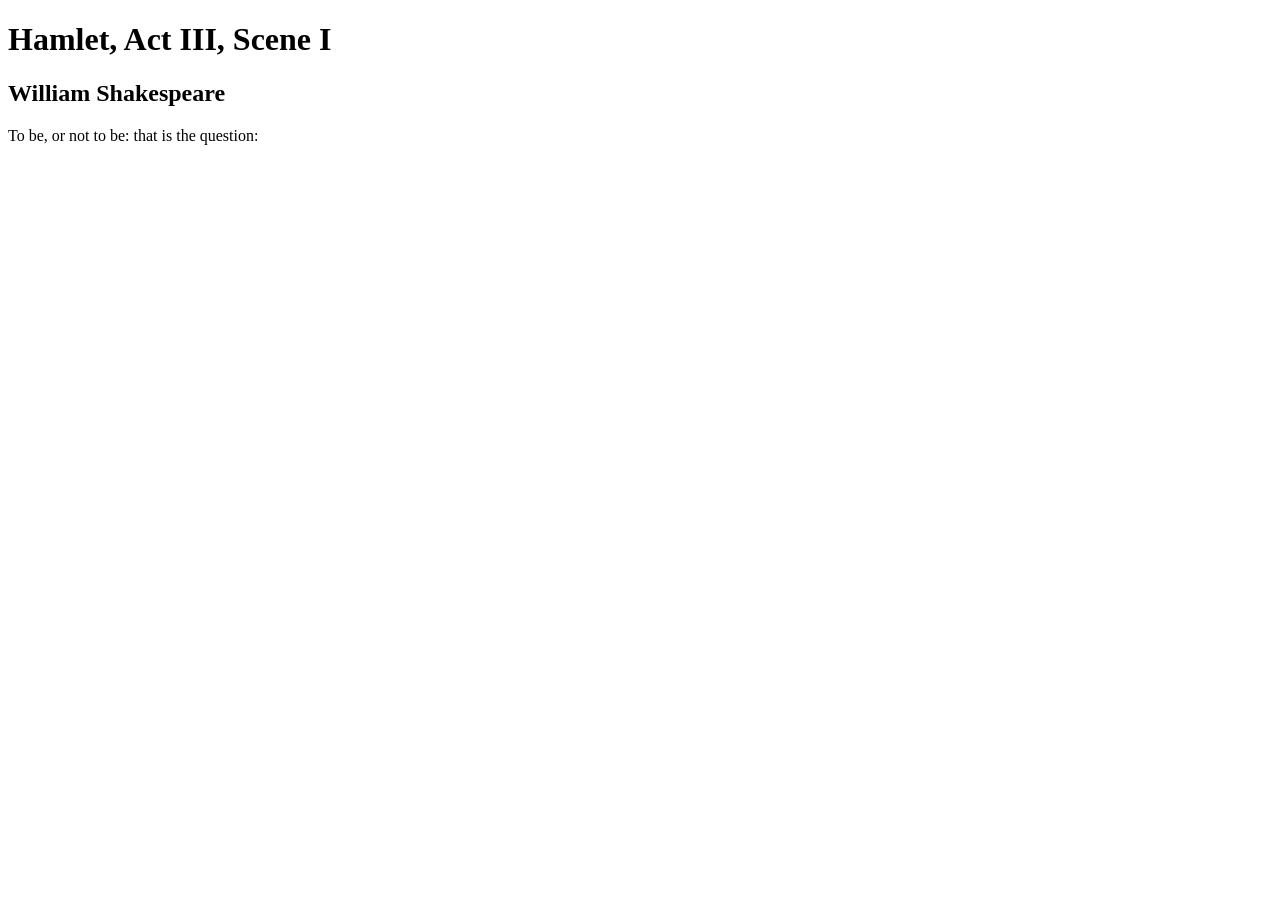
==== index.html @ 102a4769 "Add initial HTML structure for Hamlet play" ====
<!DOCTYPE html>
<html lang="en">
<head>
    <meta charset="UTF-8">
    <meta name="viewport" content="width=device-width, initial-scale=1.0">
    <title>Hamlet - William Shakespeare</title>
    <link rel="stylesheet" href="style.css">
</head>
<body>

    <h1>Hamlet, Act III, Scene I</h1>
    <h2>William Shakespeare</h2>

    <p>To be, or not to be: that is the question:</p>

</body>
</html>
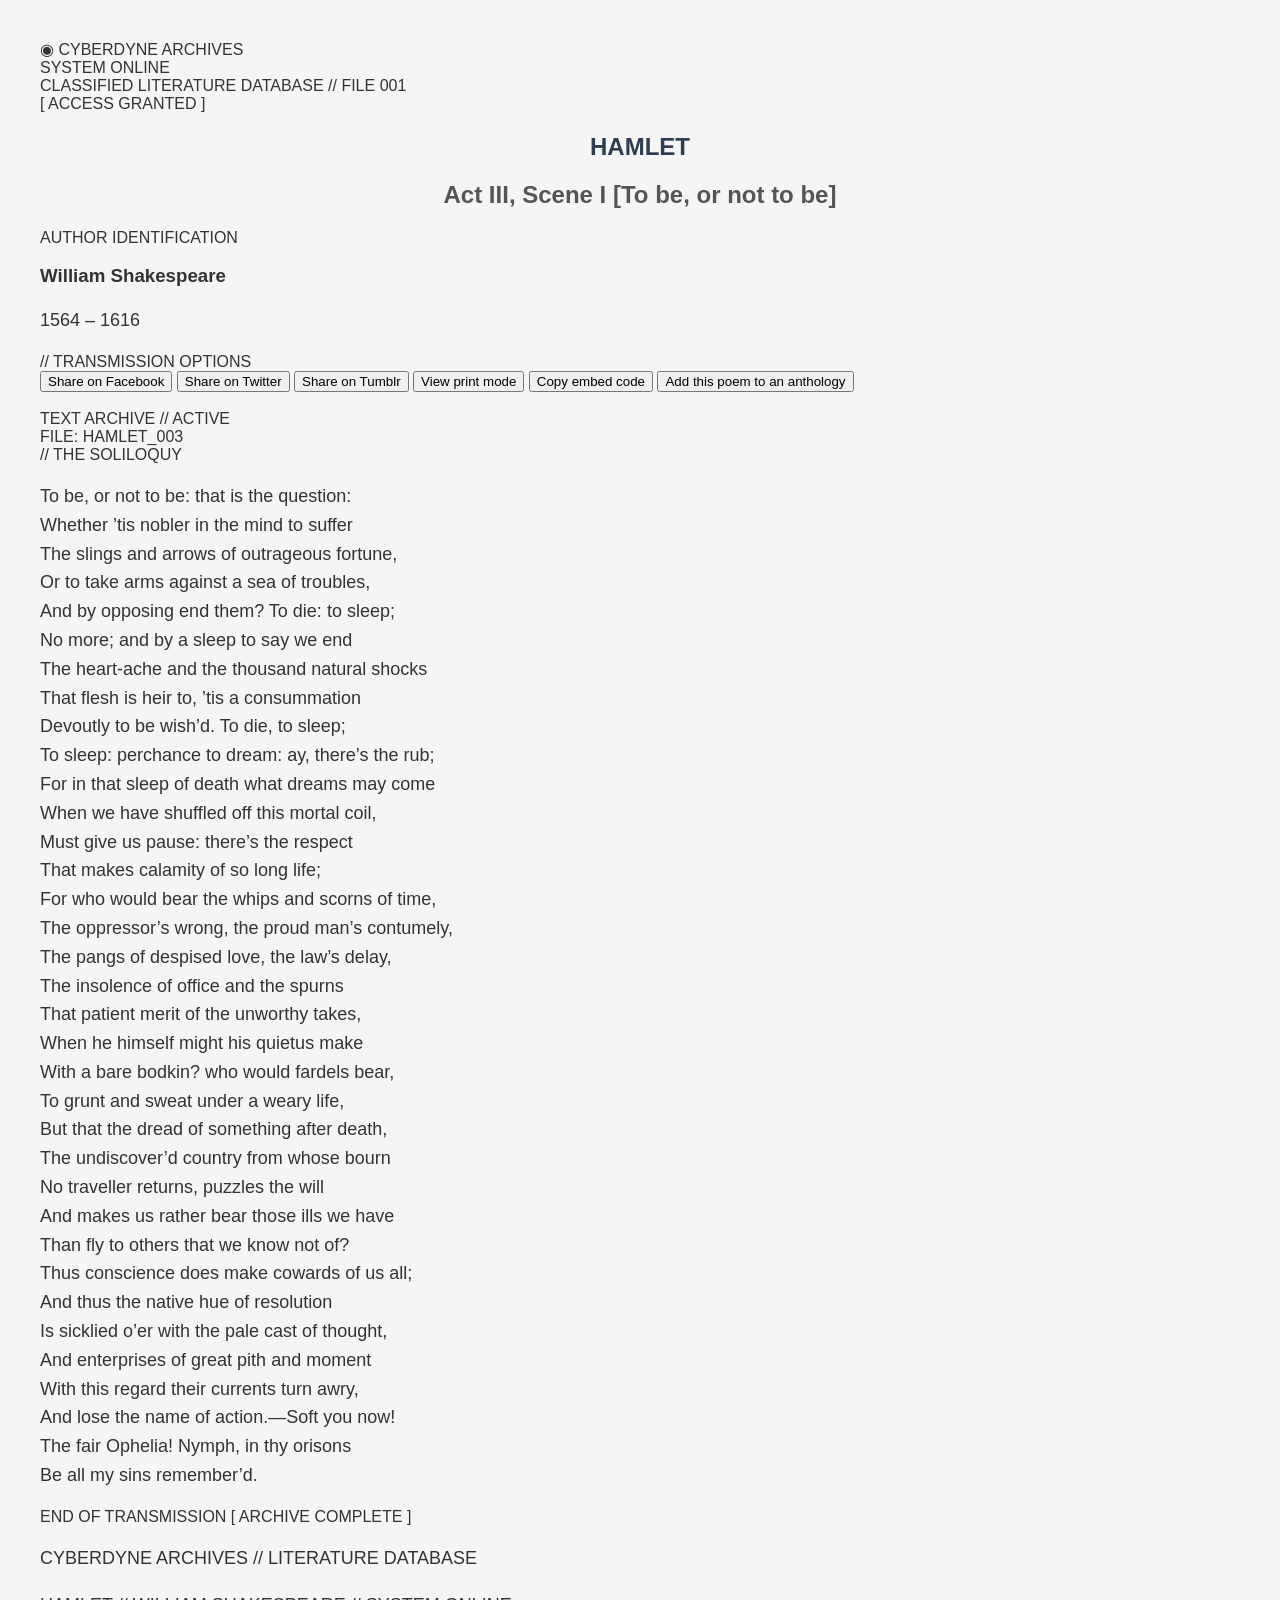
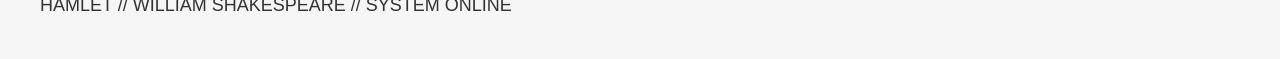
==== commit 8a6029a9: "Update title and structure of index.html" ====
--- a/index.html
+++ b/index.html
@@ -1,17 +1,314 @@
 <!DOCTYPE html>
 <html lang="en">
+
 <head>
     <meta charset="UTF-8">
     <meta name="viewport" content="width=device-width, initial-scale=1.0">
-    <title>Hamlet - William Shakespeare</title>
+
+    <title>Hamlet | Cyberdyne Archives</title>
+
     <link rel="stylesheet" href="style.css">
 </head>
+
 <body>
 
-    <h1>Hamlet, Act III, Scene I</h1>
-    <h2>William Shakespeare</h2>
-
-    <p>To be, or not to be: that is the question:</p>
+    <!-- SYSTEM HEADER -->
+
+    <header class="system-header">
+
+        <div class="logo">
+            <span class="logo-icon">◉</span>
+            CYBERDYNE ARCHIVES
+        </div>
+
+        <div class="system-status">
+            <span class="status-dot"></span>
+            SYSTEM ONLINE
+        </div>
+
+    </header>
+
+
+    <!-- MAIN CONTENT -->
+
+    <main class="container">
+
+        <div class="system-label">
+            CLASSIFIED LITERATURE DATABASE // FILE 001
+        </div>
+
+
+        <!-- TITLE SECTION -->
+
+        <section class="title-section">
+
+            <div class="access-label">
+                [ ACCESS GRANTED ]
+            </div>
+
+            <h1>HAMLET</h1>
+
+            <h2>
+                Act III, Scene I
+                <span>[To be, or not to be]</span>
+            </h2>
+
+            <div class="red-line"></div>
+
+            <div class="author-section">
+
+                <div class="author-label">
+                    AUTHOR IDENTIFICATION
+                </div>
+
+                <h3>William Shakespeare</h3>
+
+                <p class="author-dates">
+                    1564 – 1616
+                </p>
+
+            </div>
+
+        </section>
+
+
+        <!-- SHARING OPTIONS -->
+
+        <section class="share-section">
+
+            <div class="section-label">
+                // TRANSMISSION OPTIONS
+            </div>
+
+            <div class="share-buttons">
+
+                <button onclick="sharePage('facebook')">
+                    Share on Facebook
+                </button>
+
+                <button onclick="sharePage('twitter')">
+                    Share on Twitter
+                </button>
+
+                <button onclick="sharePage('tumblr')">
+                    Share on Tumblr
+                </button>
+
+                <button onclick="window.print()">
+                    View print mode
+                </button>
+
+                <button onclick="copyEmbedCode()">
+                    Copy embed code
+                </button>
+
+                <button onclick="addToAnthology()">
+                    Add this poem to an anthology
+                </button>
+
+            </div>
+
+            <p id="action-status" class="action-status" role="status"></p>
+
+        </section>
+
+
+        <!-- POEM -->
+
+        <article class="poem-container">
+
+            <div class="poem-header">
+
+                <div class="poem-header-left">
+                    <span class="status-dot"></span>
+                    TEXT ARCHIVE // ACTIVE
+                </div>
+
+                <div class="poem-header-right">
+                    FILE: HAMLET_003
+                </div>
+
+            </div>
+
+
+            <div class="poem-content">
+
+                <div class="poem-title">
+                    // THE SOLILOQUY
+                </div>
+
+                <p class="poem">
+
+                    To be, or not to be: that is the question:<br>
+                    Whether ’tis nobler in the mind to suffer<br>
+                    The slings and arrows of outrageous fortune,<br>
+                    Or to take arms against a sea of troubles,<br>
+                    And by opposing end them? To die: to sleep;<br>
+                    No more; and by a sleep to say we end<br>
+                    The heart-ache and the thousand natural shocks<br>
+                    That flesh is heir to, ’tis a consummation<br>
+                    Devoutly to be wish’d. To die, to sleep;<br>
+                    To sleep: perchance to dream: ay, there’s the rub;<br>
+                    For in that sleep of death what dreams may come<br>
+                    When we have shuffled off this mortal coil,<br>
+                    Must give us pause: there’s the respect<br>
+                    That makes calamity of so long life;<br>
+                    For who would bear the whips and scorns of time,<br>
+                    The oppressor’s wrong, the proud man’s contumely,<br>
+                    The pangs of despised love, the law’s delay,<br>
+                    The insolence of office and the spurns<br>
+                    That patient merit of the unworthy takes,<br>
+                    When he himself might his quietus make<br>
+                    With a bare bodkin? who would fardels bear,<br>
+                    To grunt and sweat under a weary life,<br>
+                    But that the dread of something after death,<br>
+                    The undiscover’d country from whose bourn<br>
+                    No traveller returns, puzzles the will<br>
+                    And makes us rather bear those ills we have<br>
+                    Than fly to others that we know not of?<br>
+                    Thus conscience does make cowards of us all;<br>
+                    And thus the native hue of resolution<br>
+                    Is sicklied o’er with the pale cast of thought,<br>
+                    And enterprises of great pith and moment<br>
+                    With this regard their currents turn awry,<br>
+                    And lose the name of action.—Soft you now!<br>
+                    The fair Ophelia! Nymph, in thy orisons<br>
+                    Be all my sins remember’d.
+
+                </p>
+
+            </div>
+
+
+            <div class="poem-footer">
+
+                <span>
+                    END OF TRANSMISSION
+                </span>
+
+                <span>
+                    [ ARCHIVE COMPLETE ]
+                </span>
+
+            </div>
+
+        </article>
+
+    </main>
+
+
+    <!-- WEBSITE FOOTER -->
+
+    <footer>
+
+        <div class="footer-line"></div>
+
+        <p>
+            CYBERDYNE ARCHIVES // LITERATURE DATABASE
+        </p>
+
+        <p class="footer-small">
+            HAMLET // WILLIAM SHAKESPEARE // SYSTEM ONLINE
+        </p>
+
+    </footer>
+
+
+    <!-- BUTTON FUNCTIONALITY -->
+
+    <script>
+
+        function sharePage(platform) {
+
+            const pageURL = encodeURIComponent(window.location.href);
+            const title = encodeURIComponent(
+                "Hamlet, Act III, Scene I - William Shakespeare"
+            );
+
+            let shareURL = "";
+
+            if (platform === "facebook") {
+                shareURL =
+                    "https://www.facebook.com/sharer/sharer.php?u=" +
+                    pageURL;
+            }
+
+            if (platform === "twitter") {
+                shareURL =
+                    "https://twitter.com/intent/tweet?url=" +
+                    pageURL +
+                    "&text=" +
+                    title;
+            }
+
+            if (platform === "tumblr") {
+                shareURL =
+                    "https://www.tumblr.com/widgets/share/tool?canonicalUrl=" +
+                    pageURL +
+                    "&title=" +
+                    title;
+            }
+
+            window.open(
+                shareURL,
+                "_blank",
+                "noopener,noreferrer"
+            );
+
+        }
+
+
+        async function copyEmbedCode() {
+
+            const pageURL = window.location.href;
+
+            const embedCode =
+                '<iframe src="' + pageURL +
+                '" width="800" height="600" ' +
+                'title="Hamlet - William Shakespeare"></iframe>';
+
+            try {
+
+                await navigator.clipboard.writeText(embedCode);
+
+                document.getElementById("action-status").textContent =
+                    "EMBED CODE COPIED TO CLIPBOARD";
+
+            } catch (error) {
+
+                window.prompt(
+                    "Copy the following embed code:",
+                    embedCode
+                );
+
+            }
+
+        }
+
+
+        function addToAnthology() {
+
+            try {
+
+                localStorage.setItem(
+                    "hamlet-anthology",
+                    "Hamlet, Act III, Scene I - William Shakespeare"
+                );
+
+                document.getElementById("action-status").textContent =
+                    "POEM SAVED TO LOCAL ANTHOLOGY";
+
+            } catch (error) {
+
+                document.getElementById("action-status").textContent =
+                    "LOCAL STORAGE IS UNAVAILABLE";
+
+            }
+
+        }
+
+    </script>
 
 </body>
+
 </html>
--- a/style.css
+++ b/style.css
@@ -0,0 +1,21 @@
+body {
+    font-family: Arial, sans-serif;
+    background-color: #f5f5f5;
+    color: #333333;
+    margin: 40px;
+}
+
+h1 {
+    color: #2c3e50;
+    text-align: center;
+}
+
+h2 {
+    color: #555555;
+    text-align: center;
+}
+
+p {
+    font-size: 18px;
+    line-height: 1.6;
+}
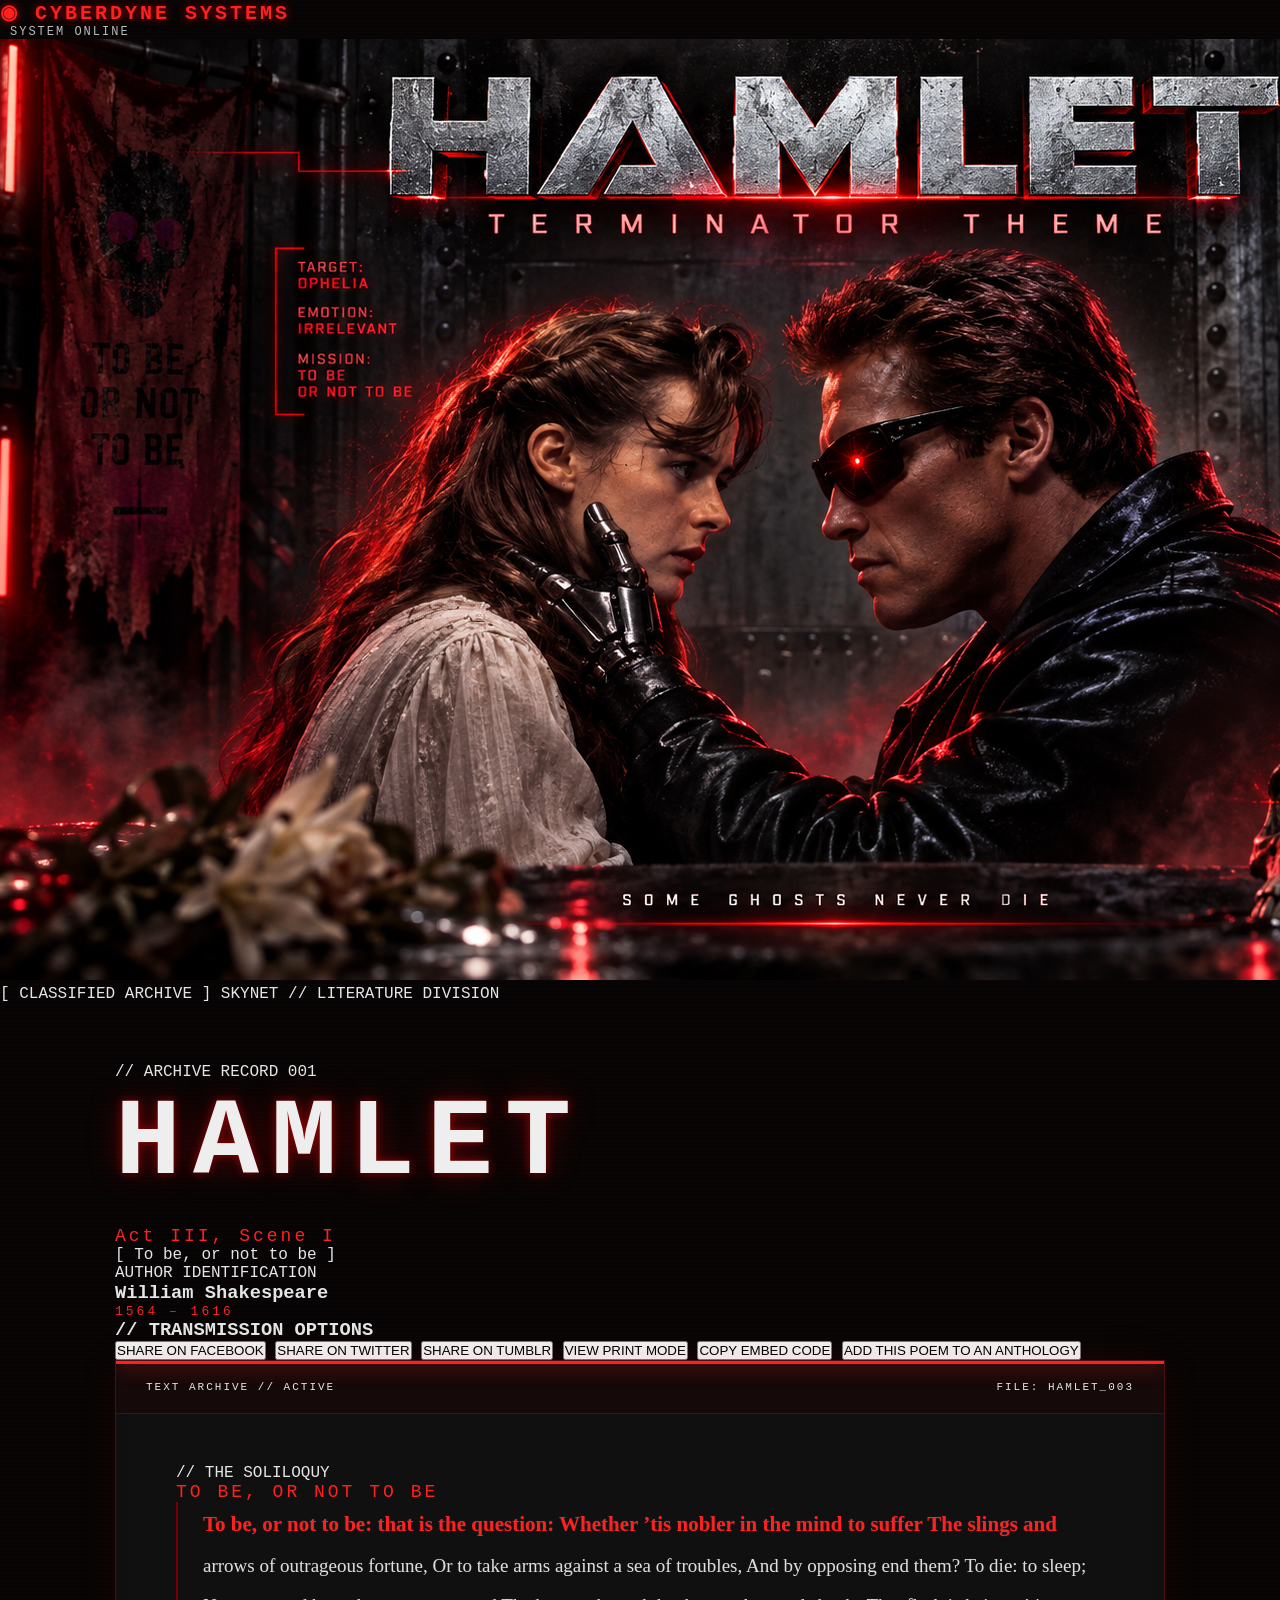
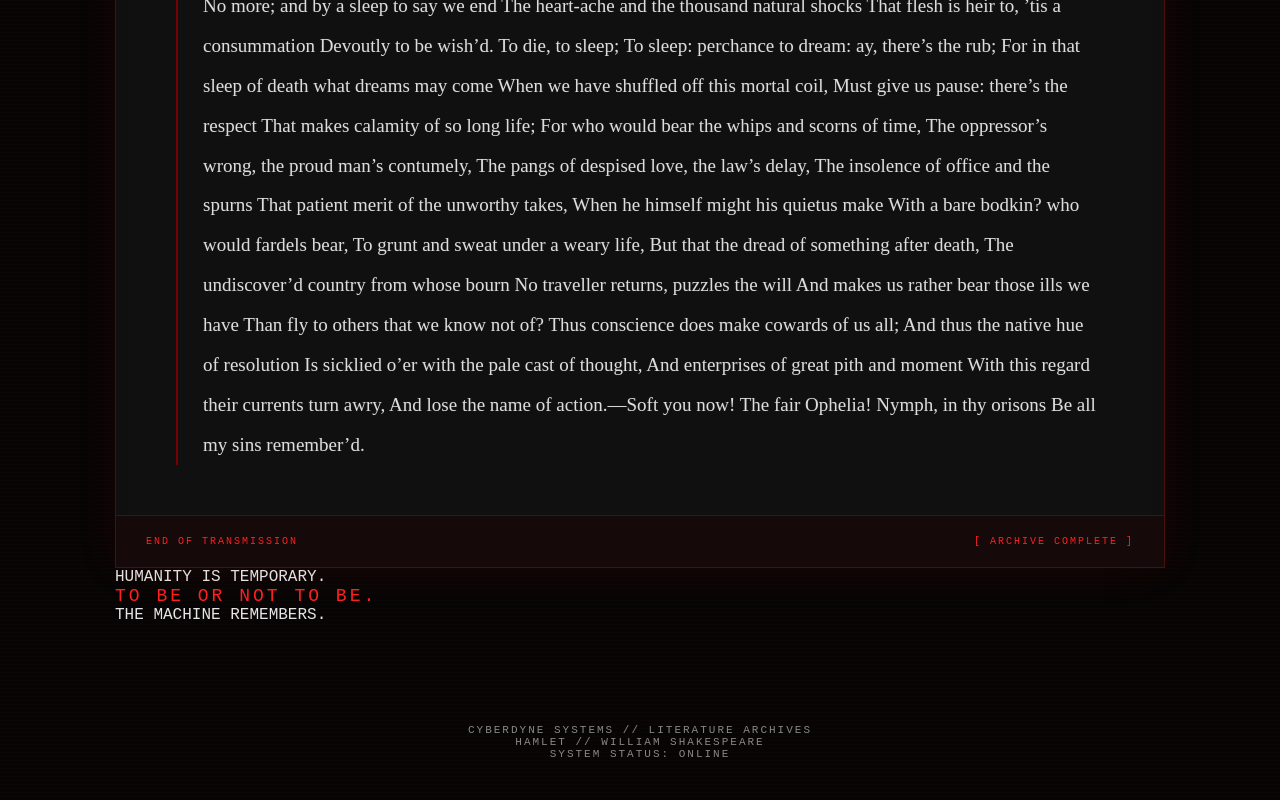
==== commit efc8dc05: "Revise index.html for Terminator-themed Hamlet" ====
--- a/index.html
+++ b/index.html
@@ -2,66 +2,104 @@
 <html lang="en">
 
 <head>
+
     <meta charset="UTF-8">
+
     <meta name="viewport" content="width=device-width, initial-scale=1.0">
 
-    <title>Hamlet | Cyberdyne Archives</title>
+    <title>HAMLET | TERMINATOR EDITION</title>
 
     <link rel="stylesheet" href="style.css">
+
 </head>
 
 <body>
 
-    <!-- SYSTEM HEADER -->
-
-    <header class="system-header">
+
+    <!-- ============================= -->
+    <!-- HEADER -->
+    <!-- ============================= -->
+
+    <header class="main-header">
 
         <div class="logo">
-            <span class="logo-icon">◉</span>
-            CYBERDYNE ARCHIVES
+            <span class="red-eye">◉</span>
+            CYBERDYNE SYSTEMS
         </div>
 
         <div class="system-status">
-            <span class="status-dot"></span>
+            <span class="status-light"></span>
             SYSTEM ONLINE
         </div>
 
     </header>
 
 
+    <!-- ============================= -->
+    <!-- HERO IMAGE -->
+    <!-- ============================= -->
+
+    <section class="hero">
+
+        <img
+            src="hamlet-terminator.png"
+            alt="Terminator-inspired Hamlet artwork featuring a futuristic Hamlet and Ophelia"
+            class="hero-image"
+        >
+
+        <div class="hero-bottom">
+
+            <span>
+                [ CLASSIFIED ARCHIVE ]
+            </span>
+
+            <span>
+                SKYNET // LITERATURE DIVISION
+            </span>
+
+        </div>
+
+    </section>
+
+
+    <!-- ============================= -->
     <!-- MAIN CONTENT -->
+    <!-- ============================= -->
 
     <main class="container">
 
-        <div class="system-label">
-            CLASSIFIED LITERATURE DATABASE // FILE 001
-        </div>
-
-
-        <!-- TITLE SECTION -->
-
-        <section class="title-section">
-
-            <div class="access-label">
-                [ ACCESS GRANTED ]
-            </div>
-
-            <h1>HAMLET</h1>
+
+        <!-- INTRODUCTION -->
+
+        <section class="introduction">
+
+            <p class="system-text">
+                // ARCHIVE RECORD 001
+            </p>
+
+            <h1>
+                HAMLET
+            </h1>
 
             <h2>
                 Act III, Scene I
-                <span>[To be, or not to be]</span>
             </h2>
 
-            <div class="red-line"></div>
-
-            <div class="author-section">
-
-                <div class="author-label">
+            <p class="subtitle">
+                [ To be, or not to be ]
+            </p>
+
+            <div class="red-divider"></div>
+
+            <div class="author-info">
+
+                <p class="system-text">
                     AUTHOR IDENTIFICATION
-                </div>
-
-                <h3>William Shakespeare</h3>
+                </p>
+
+                <h3>
+                    William Shakespeare
+                </h3>
 
                 <p class="author-dates">
                     1564 – 1616
@@ -72,110 +110,118 @@
         </section>
 
 
+        <!-- ============================= -->
         <!-- SHARING OPTIONS -->
-
-        <section class="share-section">
-
-            <div class="section-label">
+        <!-- ============================= -->
+
+        <section class="sharing">
+
+            <h3 class="section-heading">
                 // TRANSMISSION OPTIONS
+            </h3>
+
+            <div class="button-container">
+
+                <button onclick="sharePage('facebook')">
+                    SHARE ON FACEBOOK
+                </button>
+
+                <button onclick="sharePage('twitter')">
+                    SHARE ON TWITTER
+                </button>
+
+                <button onclick="sharePage('tumblr')">
+                    SHARE ON TUMBLR
+                </button>
+
+                <button onclick="window.print()">
+                    VIEW PRINT MODE
+                </button>
+
+                <button onclick="copyEmbedCode()">
+                    COPY EMBED CODE
+                </button>
+
+                <button onclick="addToAnthology()">
+                    ADD THIS POEM TO AN ANTHOLOGY
+                </button>
+
             </div>
 
-            <div class="share-buttons">
-
-                <button onclick="sharePage('facebook')">
-                    Share on Facebook
-                </button>
-
-                <button onclick="sharePage('twitter')">
-                    Share on Twitter
-                </button>
-
-                <button onclick="sharePage('tumblr')">
-                    Share on Tumblr
-                </button>
-
-                <button onclick="window.print()">
-                    View print mode
-                </button>
-
-                <button onclick="copyEmbedCode()">
-                    Copy embed code
-                </button>
-
-                <button onclick="addToAnthology()">
-                    Add this poem to an anthology
-                </button>
+            <p id="system-message" role="status"></p>
+
+        </section>
+
+
+        <!-- ============================= -->
+        <!-- HAMLET POEM -->
+        <!-- ============================= -->
+
+        <article class="poem-container">
+
+            <div class="poem-header">
+
+                <span>
+                    <span class="status-light"></span>
+                    TEXT ARCHIVE // ACTIVE
+                </span>
+
+                <span>
+                    FILE: HAMLET_003
+                </span>
 
             </div>
 
-            <p id="action-status" class="action-status" role="status"></p>
-
-        </section>
-
-
-        <!-- POEM -->
-
-        <article class="poem-container">
-
-            <div class="poem-header">
-
-                <div class="poem-header-left">
-                    <span class="status-dot"></span>
-                    TEXT ARCHIVE // ACTIVE
+
+            <div class="poem-content">
+
+                <p class="system-text">
+                    // THE SOLILOQUY
+                </p>
+
+                <h2 class="poem-heading">
+                    TO BE, OR NOT TO BE
+                </h2>
+
+                <div class="poem">
+
+                    <p class="verse">To be, or not to be: that is the question:
+Whether ’tis nobler in the mind to suffer
+The slings and arrows of outrageous fortune,
+Or to take arms against a sea of troubles,
+And by opposing end them? To die: to sleep;
+No more; and by a sleep to say we end
+The heart-ache and the thousand natural shocks
+That flesh is heir to, ’tis a consummation
+Devoutly to be wish’d. To die, to sleep;
+To sleep: perchance to dream: ay, there’s the rub;
+For in that sleep of death what dreams may come
+When we have shuffled off this mortal coil,
+Must give us pause: there’s the respect
+That makes calamity of so long life;
+For who would bear the whips and scorns of time,
+The oppressor’s wrong, the proud man’s contumely,
+The pangs of despised love, the law’s delay,
+The insolence of office and the spurns
+That patient merit of the unworthy takes,
+When he himself might his quietus make
+With a bare bodkin? who would fardels bear,
+To grunt and sweat under a weary life,
+But that the dread of something after death,
+The undiscover’d country from whose bourn
+No traveller returns, puzzles the will
+And makes us rather bear those ills we have
+Than fly to others that we know not of?
+Thus conscience does make cowards of us all;
+And thus the native hue of resolution
+Is sicklied o’er with the pale cast of thought,
+And enterprises of great pith and moment
+With this regard their currents turn awry,
+And lose the name of action.—Soft you now!
+The fair Ophelia! Nymph, in thy orisons
+Be all my sins remember’d.</p>
+
                 </div>
-
-                <div class="poem-header-right">
-                    FILE: HAMLET_003
-                </div>
-
-            </div>
-
-
-            <div class="poem-content">
-
-                <div class="poem-title">
-                    // THE SOLILOQUY
-                </div>
-
-                <p class="poem">
-
-                    To be, or not to be: that is the question:<br>
-                    Whether ’tis nobler in the mind to suffer<br>
-                    The slings and arrows of outrageous fortune,<br>
-                    Or to take arms against a sea of troubles,<br>
-                    And by opposing end them? To die: to sleep;<br>
-                    No more; and by a sleep to say we end<br>
-                    The heart-ache and the thousand natural shocks<br>
-                    That flesh is heir to, ’tis a consummation<br>
-                    Devoutly to be wish’d. To die, to sleep;<br>
-                    To sleep: perchance to dream: ay, there’s the rub;<br>
-                    For in that sleep of death what dreams may come<br>
-                    When we have shuffled off this mortal coil,<br>
-                    Must give us pause: there’s the respect<br>
-                    That makes calamity of so long life;<br>
-                    For who would bear the whips and scorns of time,<br>
-                    The oppressor’s wrong, the proud man’s contumely,<br>
-                    The pangs of despised love, the law’s delay,<br>
-                    The insolence of office and the spurns<br>
-                    That patient merit of the unworthy takes,<br>
-                    When he himself might his quietus make<br>
-                    With a bare bodkin? who would fardels bear,<br>
-                    To grunt and sweat under a weary life,<br>
-                    But that the dread of something after death,<br>
-                    The undiscover’d country from whose bourn<br>
-                    No traveller returns, puzzles the will<br>
-                    And makes us rather bear those ills we have<br>
-                    Than fly to others that we know not of?<br>
-                    Thus conscience does make cowards of us all;<br>
-                    And thus the native hue of resolution<br>
-                    Is sicklied o’er with the pale cast of thought,<br>
-                    And enterprises of great pith and moment<br>
-                    With this regard their currents turn awry,<br>
-                    And lose the name of action.—Soft you now!<br>
-                    The fair Ophelia! Nymph, in thy orisons<br>
-                    Be all my sins remember’d.
-
-                </p>
 
             </div>
 
@@ -194,59 +240,95 @@
 
         </article>
 
+
+        <!-- ============================= -->
+        <!-- FINAL MESSAGE -->
+        <!-- ============================= -->
+
+        <section class="final-message">
+
+            <p>
+                HUMANITY IS TEMPORARY.
+            </p>
+
+            <h2>
+                TO BE OR NOT TO BE.
+            </h2>
+
+            <p>
+                THE MACHINE REMEMBERS.
+            </p>
+
+        </section>
+
+
     </main>
 
 
-    <!-- WEBSITE FOOTER -->
+    <!-- ============================= -->
+    <!-- FOOTER -->
+    <!-- ============================= -->
 
     <footer>
 
-        <div class="footer-line"></div>
+        <div class="footer-divider"></div>
 
         <p>
-            CYBERDYNE ARCHIVES // LITERATURE DATABASE
+            CYBERDYNE SYSTEMS // LITERATURE ARCHIVES
         </p>
 
-        <p class="footer-small">
-            HAMLET // WILLIAM SHAKESPEARE // SYSTEM ONLINE
+        <p class="footer-secondary">
+            HAMLET // WILLIAM SHAKESPEARE
         </p>
 
+        <p class="footer-secondary">
+            SYSTEM STATUS: ONLINE
+        </p>
+
     </footer>
 
 
-    <!-- BUTTON FUNCTIONALITY -->
+    <!-- ============================= -->
+    <!-- JAVASCRIPT -->
+    <!-- ============================= -->
 
     <script>
 
         function sharePage(platform) {
 
-            const pageURL = encodeURIComponent(window.location.href);
+            const url = encodeURIComponent(window.location.href);
+
             const title = encodeURIComponent(
-                "Hamlet, Act III, Scene I - William Shakespeare"
+                "Hamlet - William Shakespeare"
             );
 
             let shareURL = "";
 
             if (platform === "facebook") {
+
                 shareURL =
-                    "https://www.facebook.com/sharer/sharer.php?u=" +
-                    pageURL;
+                    "https://www.facebook.com/sharer/sharer.php?u=" + url;
+
             }
 
             if (platform === "twitter") {
+
                 shareURL =
                     "https://twitter.com/intent/tweet?url=" +
-                    pageURL +
+                    url +
                     "&text=" +
                     title;
+
             }
 
             if (platform === "tumblr") {
+
                 shareURL =
                     "https://www.tumblr.com/widgets/share/tool?canonicalUrl=" +
-                    pageURL +
+                    url +
                     "&title=" +
                     title;
+
             }
 
             window.open(
@@ -260,10 +342,9 @@
 
         async function copyEmbedCode() {
 
-            const pageURL = window.location.href;
-
             const embedCode =
-                '<iframe src="' + pageURL +
+                '<iframe src="' +
+                window.location.href +
                 '" width="800" height="600" ' +
                 'title="Hamlet - William Shakespeare"></iframe>';
 
@@ -271,13 +352,12 @@
 
                 await navigator.clipboard.writeText(embedCode);
 
-                document.getElementById("action-status").textContent =
-                    "EMBED CODE COPIED TO CLIPBOARD";
+                showMessage("EMBED CODE COPIED");
 
             } catch (error) {
 
                 window.prompt(
-                    "Copy the following embed code:",
+                    "Copy the embed code:",
                     embedCode
                 );
 
@@ -295,20 +375,28 @@
                     "Hamlet, Act III, Scene I - William Shakespeare"
                 );
 
-                document.getElementById("action-status").textContent =
-                    "POEM SAVED TO LOCAL ANTHOLOGY";
+                showMessage("POEM SAVED TO LOCAL ANTHOLOGY");
 
             } catch (error) {
 
-                document.getElementById("action-status").textContent =
-                    "LOCAL STORAGE IS UNAVAILABLE";
+                showMessage("LOCAL STORAGE UNAVAILABLE");
 
             }
 
         }
 
+
+        function showMessage(message) {
+
+            document.getElementById(
+                "system-message"
+            ).textContent = message;
+
+        }
+
     </script>
 
+
 </body>
 
 </html>
--- a/style.css
+++ b/style.css
@@ -1,21 +1,794 @@
+/* =========================================
+   TERMINATOR THEME
+   CYBERDYNE ARCHIVES
+========================================= */
+
+
+/* GLOBAL SETTINGS */
+
+* {
+    margin: 0;
+    padding: 0;
+    box-sizing: border-box;
+}
+
+:root {
+    --background: #050505;
+    --panel: #101010;
+    --red: #ff2020;
+    --dark-red: #780000;
+    --text: #e5e5e5;
+    --muted: #888888;
+    --border: #4a1010;
+}
+
+html {
+    scroll-behavior: smooth;
+}
+
 body {
-    font-family: Arial, sans-serif;
-    background-color: #f5f5f5;
-    color: #333333;
-    margin: 40px;
+    background-color: var(--background);
+    color: var(--text);
+
+    font-family: "Courier New", monospace;
+
+    min-height: 100vh;
+
+    background-image:
+        linear-gradient(
+            rgba(255, 0, 0, 0.025) 1px,
+            transparent 1px
+        );
+
+    background-size: 100% 4px;
+}
+
+
+/* =========================================
+   SYSTEM HEADER
+========================================= */
+
+.system-header {
+
+    display: flex;
+    justify-content: space-between;
+    align-items: center;
+
+    padding: 25px 5%;
+
+    background: #090909;
+
+    border-bottom: 1px solid var(--red);
+
+    box-shadow: 0 0 20px rgba(255, 0, 0, 0.2);
+
+}
+
+.logo {
+
+    color: var(--red);
+
+    font-size: 20px;
+    font-weight: bold;
+
+    letter-spacing: 3px;
+
+    text-shadow: 0 0 10px rgba(255, 0, 0, 0.7);
+
+}
+
+.logo-icon {
+    font-size: 24px;
+    margin-right: 10px;
+}
+
+.system-status {
+
+    font-size: 12px;
+
+    color: #bbbbbb;
+
+    letter-spacing: 2px;
+
+    display: flex;
+    align-items: center;
+
+    gap: 10px;
+
+}
+
+.status-dot {
+
+    width: 8px;
+    height: 8px;
+
+    background: var(--red);
+
+    border-radius: 50%;
+
+    display: inline-block;
+
+    box-shadow: 0 0 10px var(--red);
+
+    animation: blink 2s infinite;
+
+}
+
+
+/* =========================================
+   MAIN CONTAINER
+========================================= */
+
+.container {
+
+    max-width: 1100px;
+
+    margin: auto;
+
+    padding: 60px 25px;
+
+}
+
+.system-label {
+
+    color: var(--red);
+
+    font-size: 11px;
+
+    letter-spacing: 3px;
+
+    margin-bottom: 50px;
+
+}
+
+
+/* =========================================
+   TITLE SECTION
+========================================= */
+
+.title-section {
+
+    text-align: center;
+
+    padding: 30px 0 60px;
+
+}
+
+.access-label {
+
+    color: var(--red);
+
+    letter-spacing: 5px;
+
+    font-size: 12px;
+
+    margin-bottom: 20px;
+
+    animation: blink 3s infinite;
+
 }
 
 h1 {
-    color: #2c3e50;
+
+    font-size: clamp(55px, 12vw, 110px);
+
+    letter-spacing: 12px;
+
+    color: #eeeeee;
+
+    font-weight: 900;
+
+    text-shadow:
+        0 0 10px rgba(255, 0, 0, 0.5),
+        0 0 35px rgba(255, 0, 0, 0.3);
+
+    margin-bottom: 20px;
+
+}
+
+h2 {
+
+    font-size: 18px;
+
+    font-weight: normal;
+
+    color: var(--red);
+
+    letter-spacing: 3px;
+
+}
+
+h2 span {
+
+    display: block;
+
+    font-size: 13px;
+
+    margin-top: 12px;
+
+    color: var(--muted);
+
+}
+
+.red-line {
+
+    width: 150px;
+
+    height: 2px;
+
+    background: var(--red);
+
+    margin: 35px auto;
+
+    box-shadow: 0 0 15px var(--red);
+
+}
+
+
+/* =========================================
+   AUTHOR SECTION
+========================================= */
+
+.author-section {
+
+    margin-top: 40px;
+
+}
+
+.author-label {
+
+    font-size: 10px;
+
+    letter-spacing: 3px;
+
+    color: var(--muted);
+
+    margin-bottom: 15px;
+
+}
+
+.author-section h3 {
+
+    color: #ffffff;
+
+    font-size: 22px;
+
+    margin-bottom: 10px;
+
+    font-weight: normal;
+
+}
+
+.author-dates {
+
+    color: var(--red);
+
+    font-size: 13px;
+
+    letter-spacing: 3px;
+
+}
+
+
+/* =========================================
+   SHARE BUTTONS
+========================================= */
+
+.share-section {
+
+    margin-bottom: 60px;
+
+}
+
+.section-label {
+
+    color: var(--red);
+
+    font-size: 12px;
+
+    letter-spacing: 3px;
+
+    margin-bottom: 20px;
+
+}
+
+.share-buttons {
+
+    display: flex;
+
+    flex-wrap: wrap;
+
+    gap: 12px;
+
+}
+
+.share-buttons button {
+
+    background: #111111;
+
+    color: #cccccc;
+
+    padding: 12px 18px;
+
+    border: 1px solid var(--border);
+
+    font-family: "Courier New", monospace;
+
+    font-size: 11px;
+
+    text-transform: uppercase;
+
+    letter-spacing: 1px;
+
+    cursor: pointer;
+
+    transition: all 0.3s ease;
+
+}
+
+.share-buttons button:hover {
+
+    background: var(--red);
+
+    color: #000000;
+
+    border-color: var(--red);
+
+    box-shadow: 0 0 20px rgba(255, 0, 0, 0.5);
+
+    transform: translateY(-2px);
+
+}
+
+.share-buttons button:focus-visible {
+
+    outline: 2px solid var(--red);
+
+    outline-offset: 4px;
+
+}
+
+.action-status {
+
+    color: var(--red);
+
+    font-size: 12px;
+
+    margin-top: 15px;
+
+    letter-spacing: 1px;
+
+}
+
+.action-status:empty {
+    display: none;
+}
+
+
+/* =========================================
+   POEM CONTAINER
+========================================= */
+
+.poem-container {
+
+    background: var(--panel);
+
+    border: 1px solid var(--border);
+
+    box-shadow:
+        0 0 40px rgba(255, 0, 0, 0.08),
+        inset 0 0 30px rgba(255, 0, 0, 0.02);
+
+    position: relative;
+
+    overflow: hidden;
+
+}
+
+.poem-container::before {
+
+    content: "";
+
+    position: absolute;
+
+    top: 0;
+    left: 0;
+
+    width: 100%;
+    height: 3px;
+
+    background: var(--red);
+
+    box-shadow: 0 0 20px var(--red);
+
+}
+
+
+/* POEM HEADER */
+
+.poem-header {
+
+    display: flex;
+
+    justify-content: space-between;
+
+    align-items: center;
+
+    padding: 20px 30px;
+
+    background: #160909;
+
+    border-bottom: 1px solid var(--border);
+
+    font-size: 11px;
+
+    letter-spacing: 2px;
+
+    gap: 15px;
+
+}
+
+.poem-header-left {
+
+    color: var(--red);
+
+    display: flex;
+
+    align-items: center;
+
+    gap: 10px;
+
+}
+
+.poem-header-right {
+
+    color: var(--muted);
+
+}
+
+
+/* POEM CONTENT */
+
+.poem-content {
+
+    padding: 50px 60px;
+
+}
+
+.poem-title {
+
+    color: var(--red);
+
+    letter-spacing: 3px;
+
+    font-size: 12px;
+
+    margin-bottom: 40px;
+
+}
+
+.poem {
+
+    font-family: Georgia, "Times New Roman", serif;
+
+    font-size: 19px;
+
+    line-height: 2.1;
+
+    color: #dddddd;
+
+    padding-left: 25px;
+
+    border-left: 2px solid var(--dark-red);
+
+    text-shadow: 0 0 2px rgba(255, 255, 255, 0.1);
+
+}
+
+.poem::first-line {
+
+    color: var(--red);
+
+    font-weight: bold;
+
+    font-size: 21px;
+
+}
+
+
+/* POEM FOOTER */
+
+.poem-footer {
+
+    display: flex;
+
+    justify-content: space-between;
+
+    padding: 20px 30px;
+
+    background: #160909;
+
+    border-top: 1px solid var(--border);
+
+    color: var(--red);
+
+    font-size: 10px;
+
+    letter-spacing: 2px;
+
+    gap: 15px;
+
+}
+
+
+/* =========================================
+   WEBSITE FOOTER
+========================================= */
+
+footer {
+
     text-align: center;
-}
-
-h2 {
-    color: #555555;
-    text-align: center;
-}
-
-p {
-    font-size: 18px;
-    line-height: 1.6;
-}
+
+    padding: 40px 20px;
+
+    color: var(--muted);
+
+    font-size: 11px;
+
+    letter-spacing: 2px;
+
+}
+
+.footer-line {
+
+    height: 1px;
+
+    max-width: 1100px;
+
+    margin: 0 auto 30px;
+
+    background: linear-gradient(
+        to right,
+        transparent,
+        var(--red),
+        transparent
+    );
+
+}
+
+.footer-small {
+
+    color: var(--red);
+
+    font-size: 10px;
+
+    margin-top: 15px;
+
+}
+
+
+/* =========================================
+   ANIMATIONS
+========================================= */
+
+@keyframes blink {
+
+    0% {
+        opacity: 1;
+    }
+
+    50% {
+        opacity: 0.4;
+    }
+
+    100% {
+        opacity: 1;
+    }
+
+}
+
+
+/* =========================================
+   MOBILE RESPONSIVENESS
+========================================= */
+
+@media (max-width: 768px) {
+
+    .system-header {
+
+        padding: 20px;
+
+        flex-direction: column;
+
+        gap: 15px;
+
+    }
+
+    .logo {
+
+        font-size: 15px;
+
+        letter-spacing: 1px;
+
+    }
+
+    .container {
+
+        padding: 30px 15px;
+
+    }
+
+    .system-label {
+
+        font-size: 9px;
+
+        line-height: 1.8;
+
+    }
+
+    h1 {
+
+        letter-spacing: 5px;
+
+    }
+
+    h2 {
+
+        font-size: 15px;
+
+    }
+
+    .share-buttons {
+
+        flex-direction: column;
+
+    }
+
+    .share-buttons button {
+
+        width: 100%;
+
+    }
+
+    .poem-header {
+
+        flex-direction: column;
+
+        align-items: flex-start;
+
+    }
+
+    .poem-content {
+
+        padding: 35px 20px;
+
+    }
+
+    .poem {
+
+        font-size: 16px;
+
+        line-height: 1.9;
+
+        padding-left: 12px;
+
+    }
+
+    .poem::first-line {
+
+        font-size: 17px;
+
+    }
+
+    .poem-footer {
+
+        flex-direction: column;
+
+        line-height: 1.8;
+
+    }
+
+}
+
+
+/* =========================================
+   PRINT MODE
+========================================= */
+
+@media print {
+
+    body {
+
+        background: white;
+
+        color: black;
+
+        background-image: none;
+
+    }
+
+    .system-header,
+    .system-label,
+    .share-section,
+    footer {
+
+        display: none;
+
+    }
+
+    .container {
+
+        max-width: 100%;
+
+        padding: 0;
+
+    }
+
+    h1,
+    h2,
+    h3,
+    .author-dates {
+
+        color: black;
+
+        text-shadow: none;
+
+    }
+
+    .poem-container {
+
+        border: none;
+
+        box-shadow: none;
+
+    }
+
+    .poem-header,
+    .poem-footer,
+    .poem-title {
+
+        display: none;
+
+    }
+
+    .poem-content {
+
+        padding: 20px 0;
+
+    }
+
+    .poem,
+    .poem::first-line {
+
+        color: black;
+
+        font-size: 12pt;
+
+        line-height: 1.5;
+
+        text-shadow: none;
+
+        border: none;
+
+    }
+
+}
+
+
+/* ACCESSIBILITY */
+
+@media (prefers-reduced-motion: reduce) {
+
+    *,
+    *::before,
+    *::after {
+
+        animation: none !important;
+
+        transition: none !important;
+
+        scroll-behavior: auto !important;
+
+    }
+
+}
